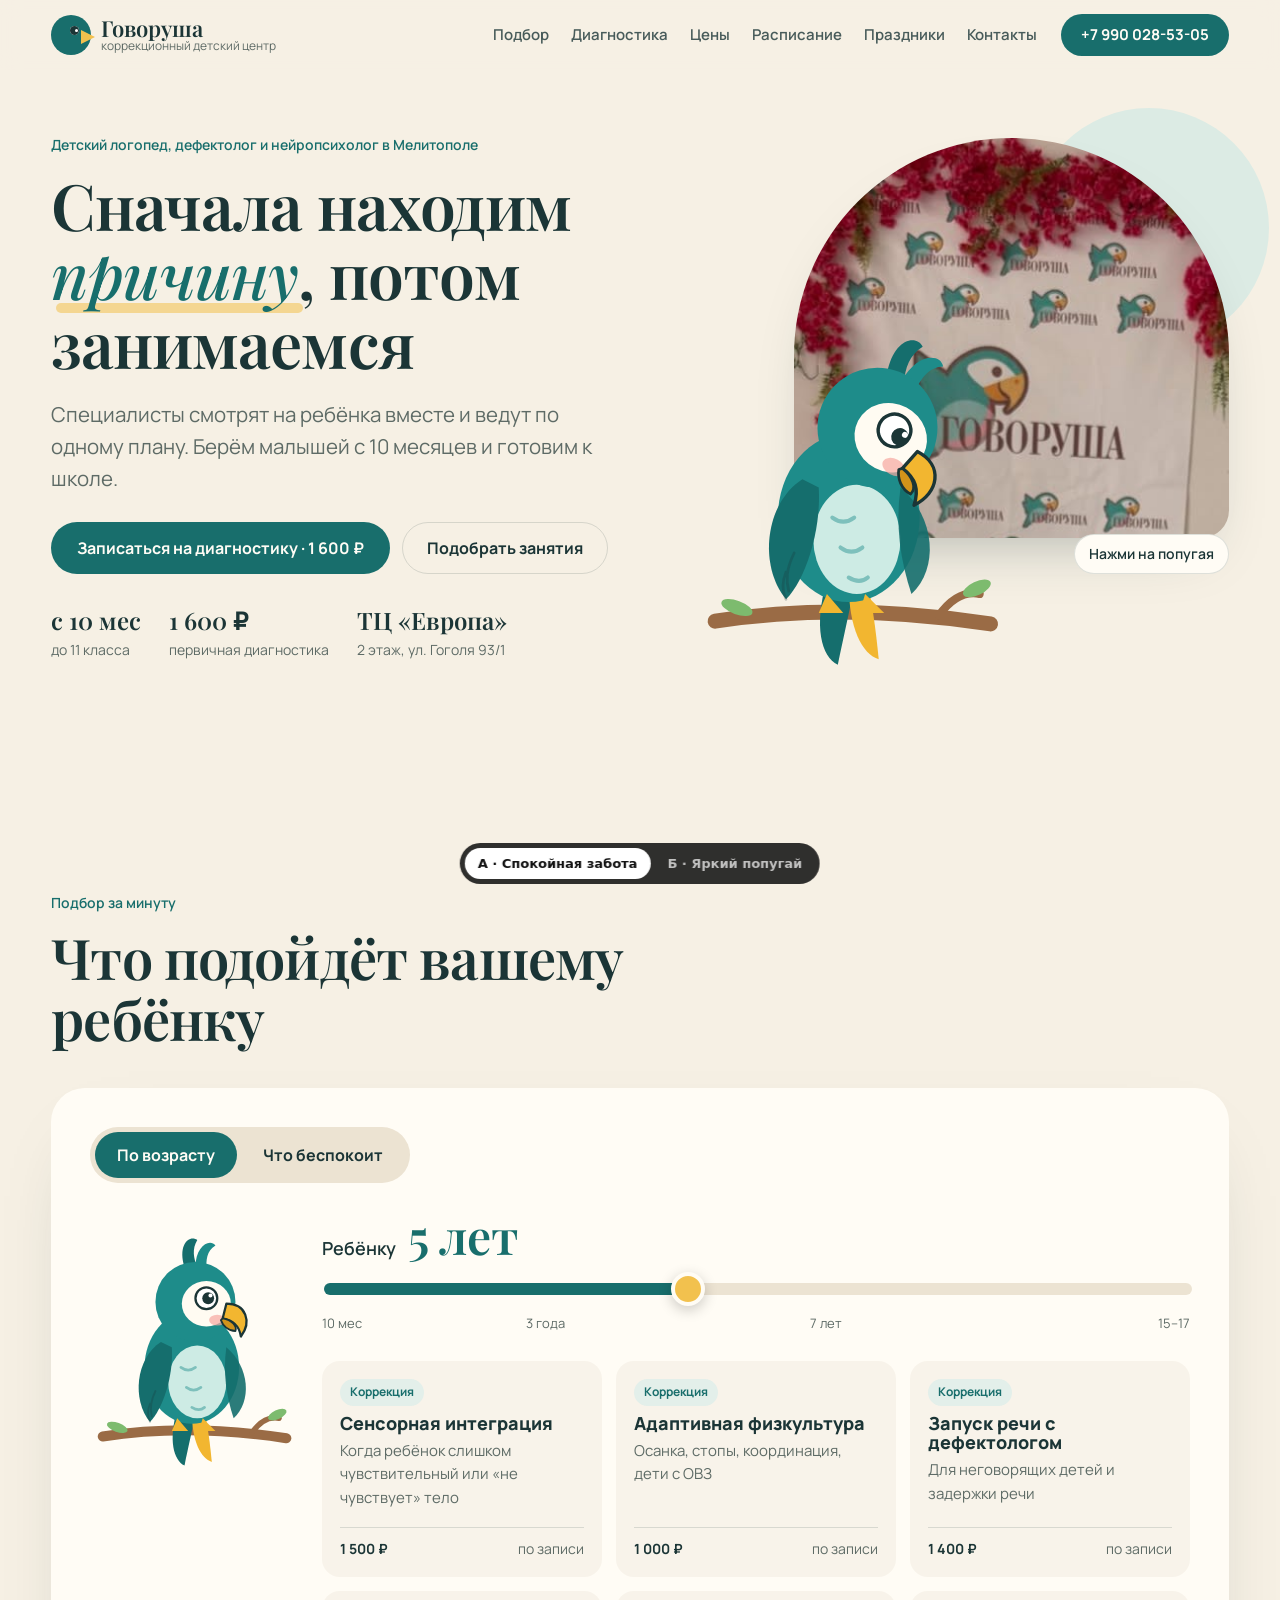
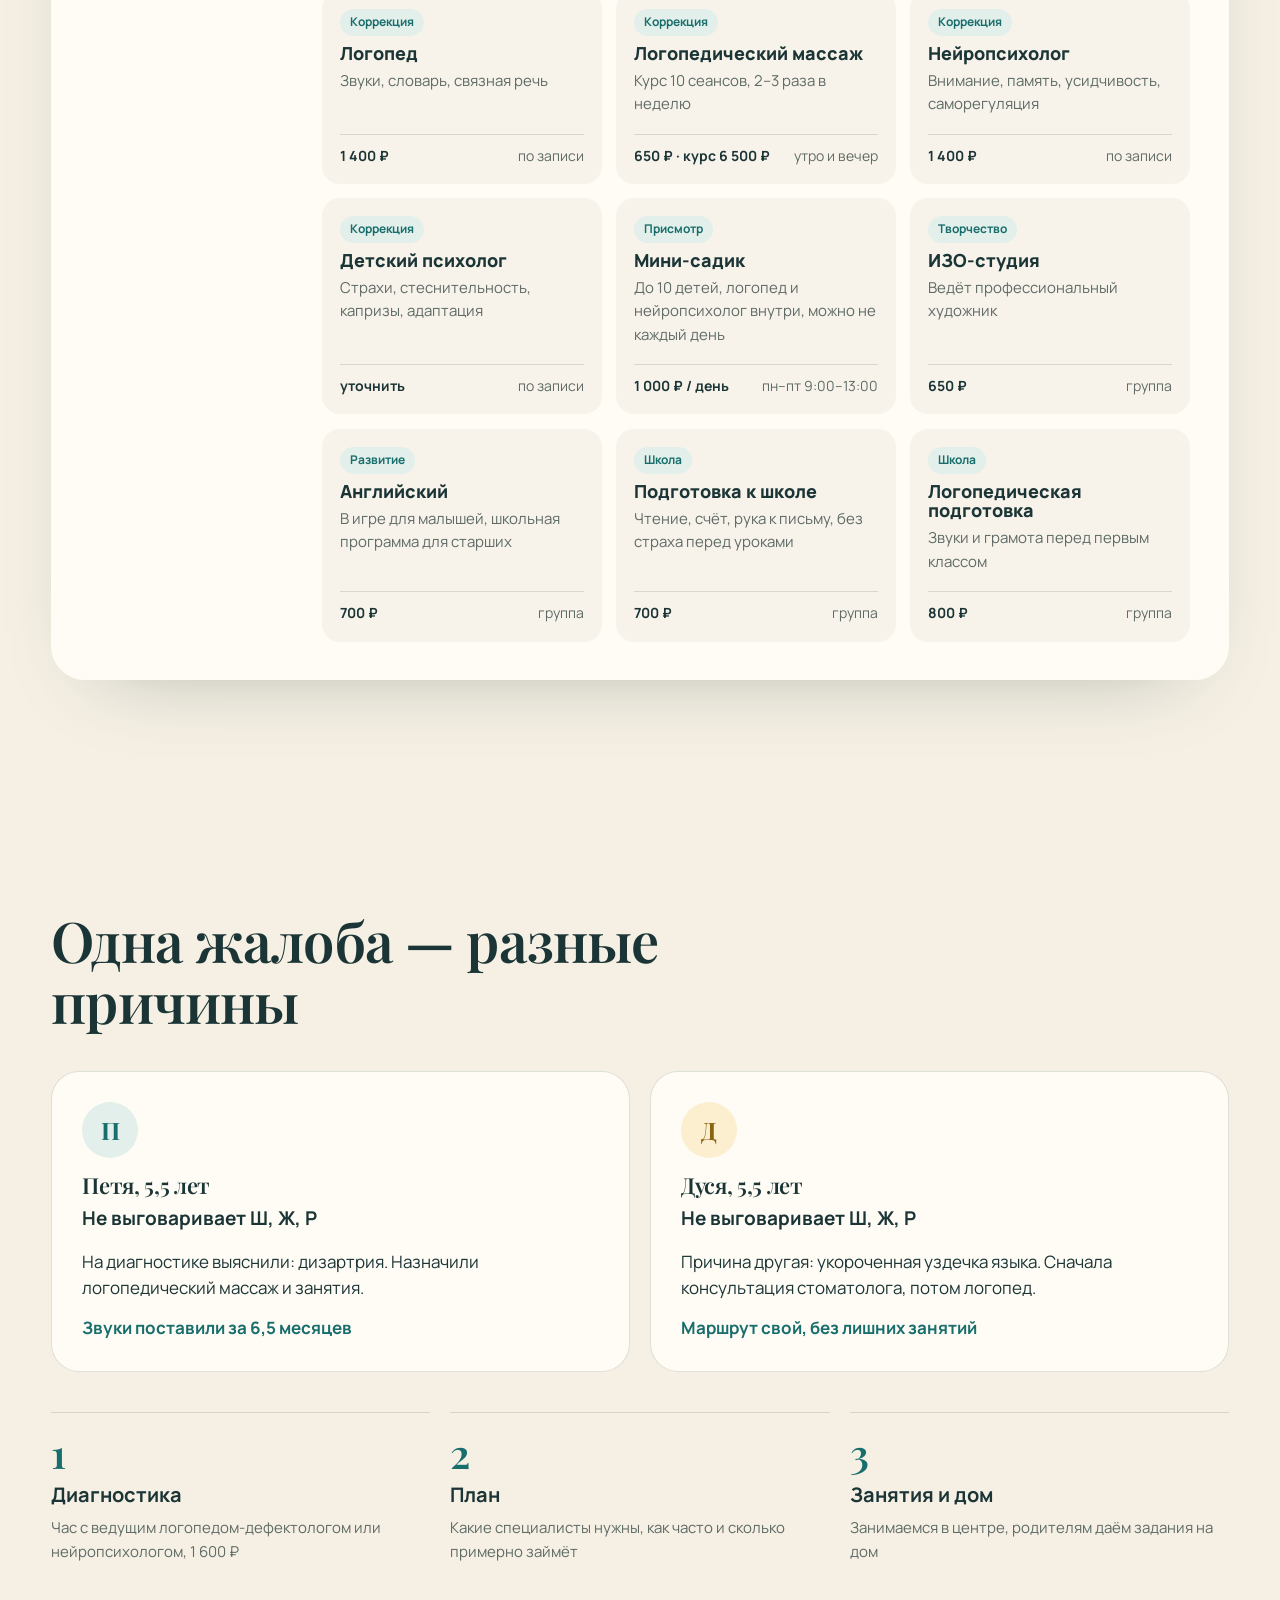
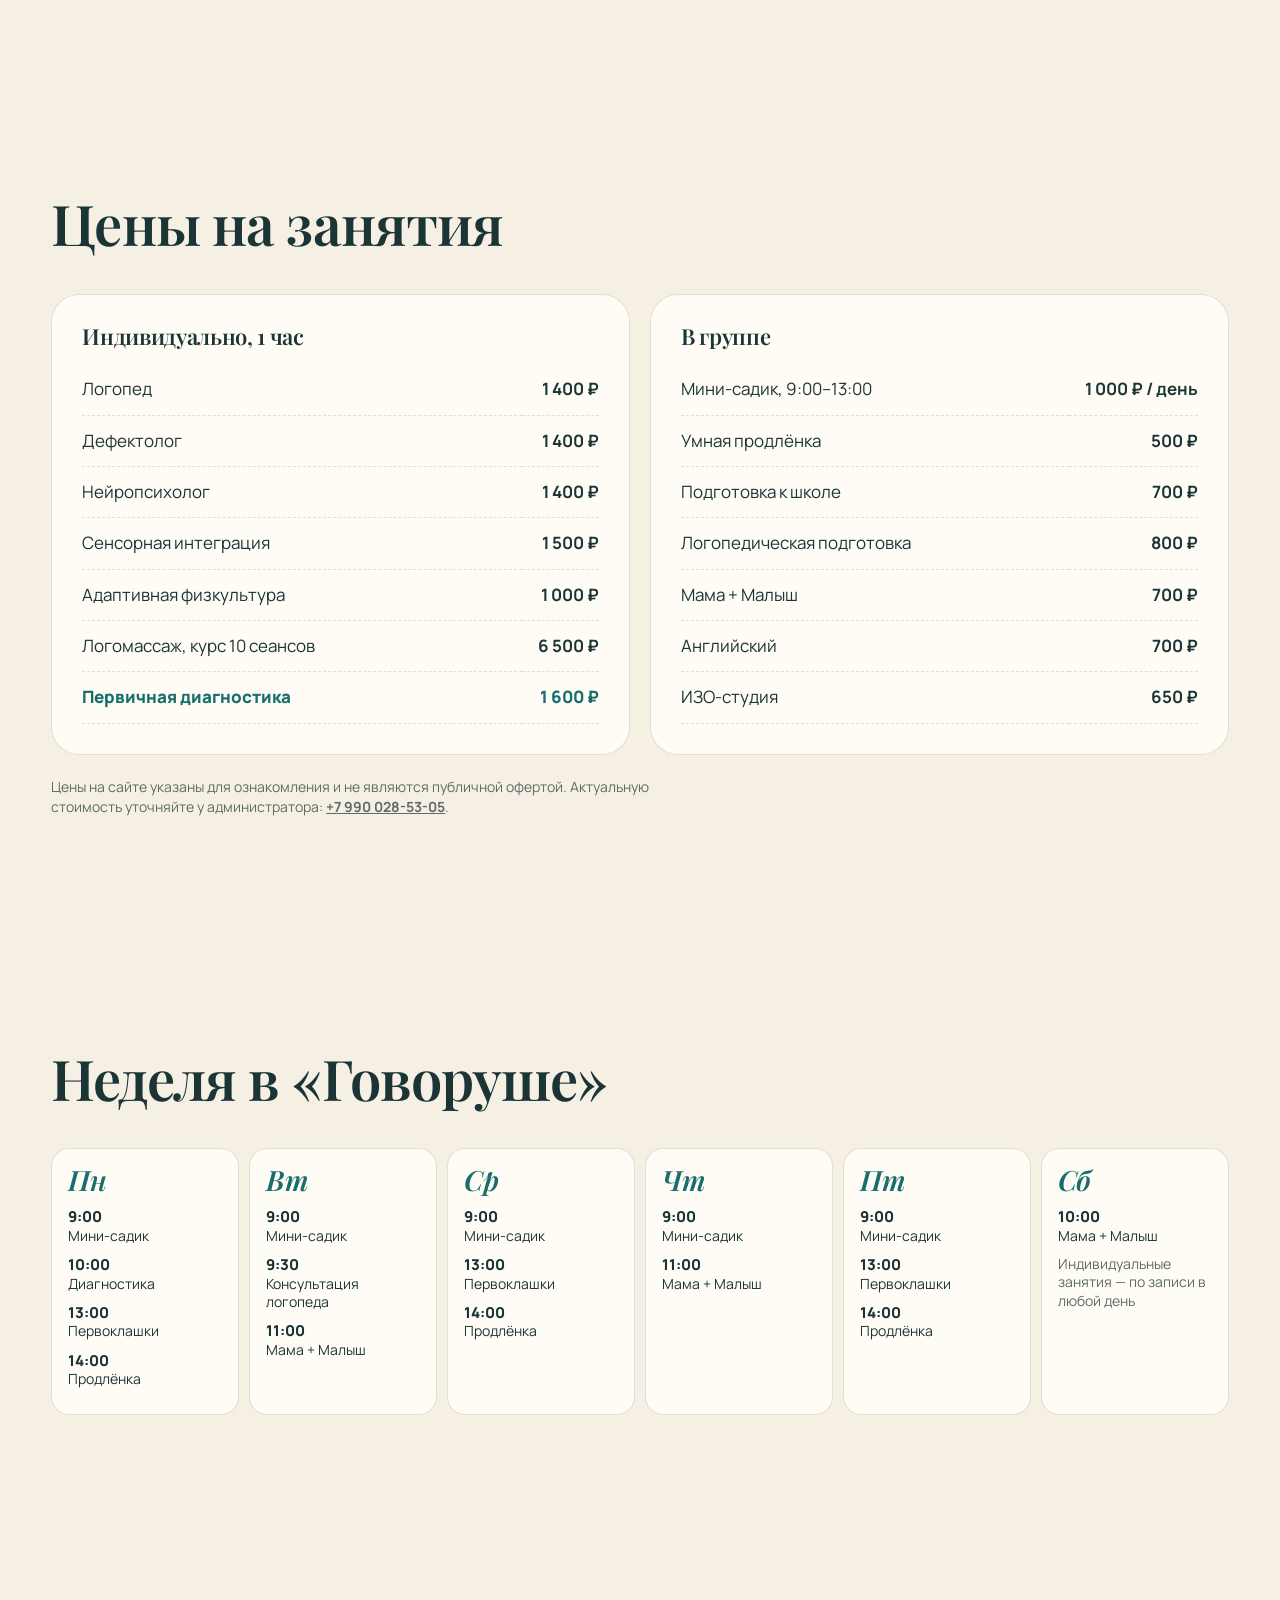
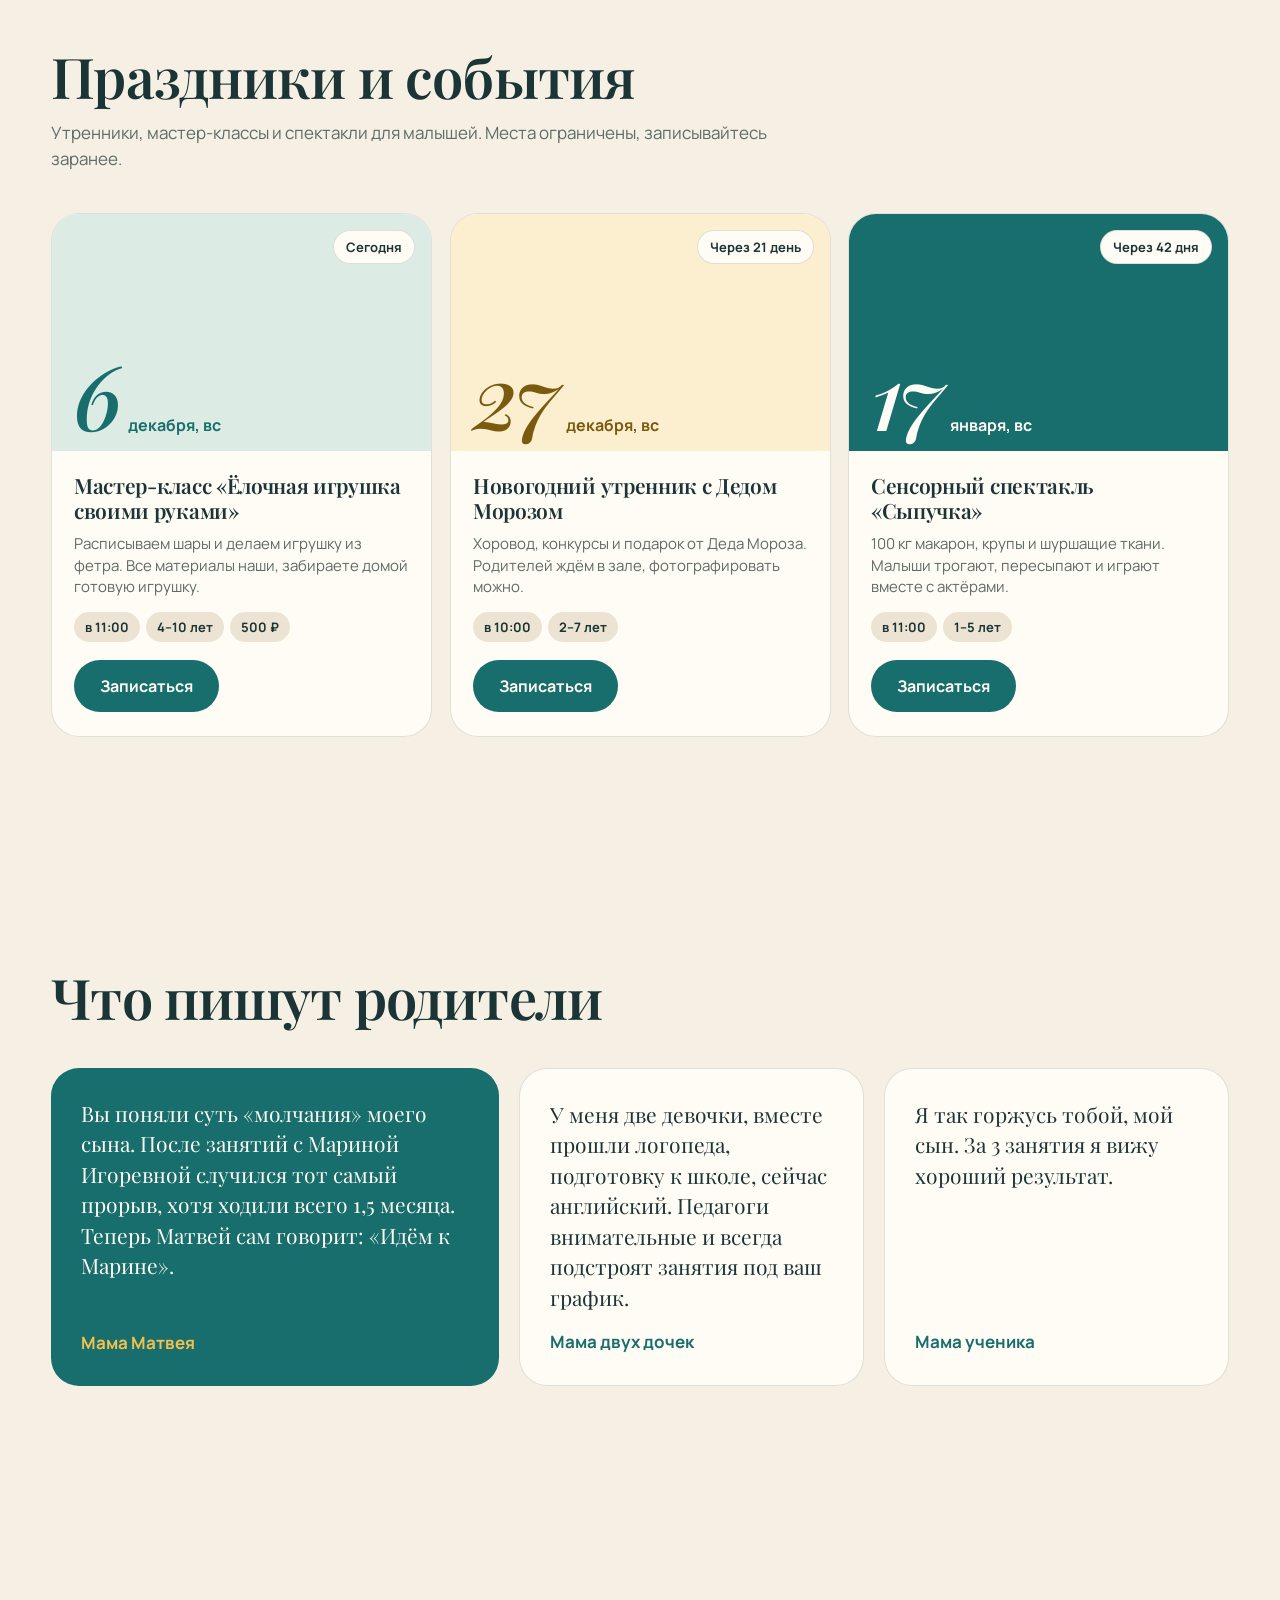
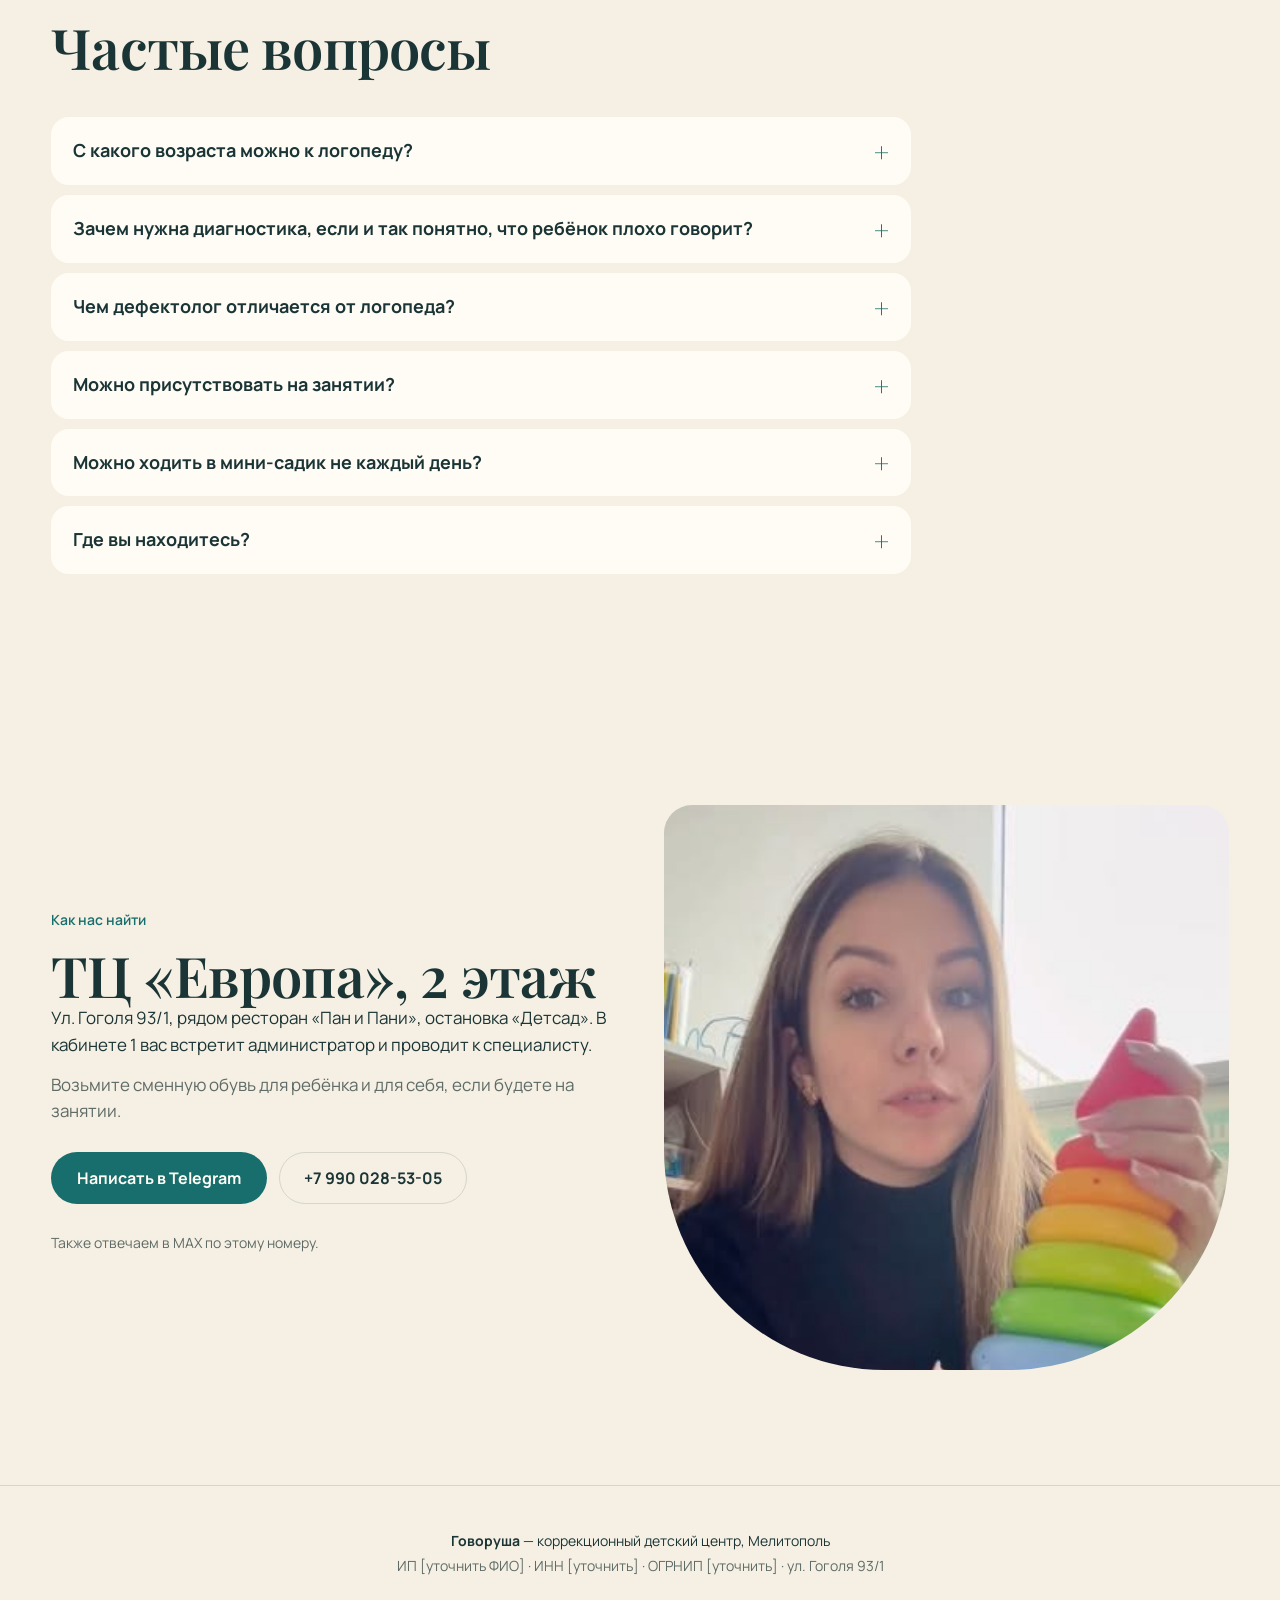
==== govorusha/index.html @ e38fff56 "Говоруша: прототип сайта для показа заказчику Co-Authored-By: Claude Opus 5.5 <noreply@anthropic.com" ====
<!doctype html>
<html lang="ru">
<head>
<meta charset="utf-8">
<meta name="viewport" content="width=device-width, initial-scale=1">
<!-- ДЕМО: запрет индексации. Перед запуском убрать эту строку и заменить https://govorusha-mlt.ru на настоящий домен (см. ../ЗАПУСК.md) -->
<meta name="robots" content="noindex, nofollow">
<title>Логопед и дефектолог для детей в Мелитополе — центр «Говоруша»</title>
<meta name="description" content="Коррекционный детский центр «Говоруша» в Мелитополе: логопед, дефектолог, нейропсихолог, детский психолог, логомассаж, мини-садик и подготовка к школе. Дети с 10 месяцев. Диагностика 1 600 ₽. ТЦ «Европа», ул. Гоголя 93/1.">
<link rel="canonical" href="https://govorusha-mlt.ru/">
<meta name="referrer" content="strict-origin-when-cross-origin">
<meta name="theme-color" content="#0A7F7A">
<meta name="format-detection" content="telephone=yes">
<link rel="icon" href="favicon.svg" type="image/svg+xml">
<meta property="og:type" content="website">
<meta property="og:locale" content="ru_RU">
<meta property="og:site_name" content="Говоруша">
<meta property="og:title" content="Логопед и дефектолог для детей в Мелитополе — «Говоруша»">
<meta property="og:description" content="Сначала находим причину, потом занимаемся. Логопед, дефектолог, нейропсихолог и психолог в одном центре. Диагностика 1 600 ₽.">
<meta property="og:url" content="https://govorusha-mlt.ru/">
<meta property="og:image" content="https://govorusha-mlt.ru/og.jpg">
<meta property="og:image:width" content="1200">
<meta property="og:image:height" content="630">
<meta name="twitter:card" content="summary_large_image">
<script type="application/ld+json">
{
  "@context": "https://schema.org",
  "@type": "LocalBusiness",
  "additionalType": "https://schema.org/EducationalOrganization",
  "name": "Коррекционный детский центр «Говоруша»",
  "description": "Логопед, дефектолог, нейропсихолог, детский психолог, сенсорная интеграция, логомассаж, мини-садик и подготовка к школе для детей с 10 месяцев в Мелитополе.",
  "url": "https://govorusha-mlt.ru/",
  "image": "https://govorusha-mlt.ru/og.jpg",
  "telephone": "+7-990-028-53-05",
  "priceRange": "650–1600 ₽",
  "address": {
    "@type": "PostalAddress",
    "streetAddress": "ул. Гоголя, 93/1, ТЦ «Европа», 2 этаж",
    "addressLocality": "Мелитополь",
    "addressCountry": "RU"
  },
  "areaServed": "Мелитополь",
  "sameAs": ["https://t.me/+79900285305"],
  "makesOffer": [
    {"@type":"Offer","name":"Первичная диагностика логопеда-дефектолога или нейропсихолога","price":"1600","priceCurrency":"RUB"},
    {"@type":"Offer","name":"Занятие с логопедом, 1 час","price":"1400","priceCurrency":"RUB"},
    {"@type":"Offer","name":"Занятие с дефектологом, 1 час","price":"1400","priceCurrency":"RUB"},
    {"@type":"Offer","name":"Занятие с нейропсихологом, 1 час","price":"1400","priceCurrency":"RUB"},
    {"@type":"Offer","name":"Сенсорная интеграция, 1 час","price":"1500","priceCurrency":"RUB"},
    {"@type":"Offer","name":"Мини-садик, 9:00–13:00","price":"1000","priceCurrency":"RUB"}
  ]
}
</script>
<script type="application/ld+json">
{
 "@context": "https://schema.org",
 "@type": "FAQPage",
 "mainEntity": [
  {
   "@type": "Question",
   "name": "С какого возраста можно к логопеду?",
   "acceptedAnswer": {
    "@type": "Answer",
    "text": "Малышей берём с 10 месяцев: до 3 лет занимаемся индивидуально или вместе с мамой в группе «Мама + Малыш». Запуск речи у неговорящих детей — с 2 лет, логопед по звукам — обычно с 3–4 лет."
   }
  },
  {
   "@type": "Question",
   "name": "Зачем нужна диагностика, если и так понятно, что ребёнок плохо говорит?",
   "acceptedAnswer": {
    "@type": "Answer",
    "text": "Одна и та же жалоба бывает по разным причинам: дизартрия, короткая уздечка, задержка речевого развития. За час ведущий логопед-дефектолог или нейропсихолог найдёт причину и составит план. Стоимость 1 600 ₽."
   }
  },
  {
   "@type": "Question",
   "name": "Чем дефектолог отличается от логопеда?",
   "acceptedAnswer": {
    "@type": "Answer",
    "text": "Логопед работает с речью: звуками, словарём, связной речью. Дефектолог помогает детям с ЗРР, ОНР, РАС, ДЦП и другими особенностями развития: развивает внимание, мышление и навыки, без которых речь не появляется."
   }
  },
  {
   "@type": "Question",
   "name": "Можно присутствовать на занятии?",
   "acceptedAnswer": {
    "@type": "Answer",
    "text": "Да. Возьмите сменную обувь для ребёнка и для себя."
   }
  },
  {
   "@type": "Question",
   "name": "Можно ходить в мини-садик не каждый день?",
   "acceptedAnswer": {
    "@type": "Answer",
    "text": "Можно: оплата за день, 1 000 ₽ с 9:00 до 13:00. Еду ребёнку даёт родитель, мы поможем покушать."
   }
  },
  {
   "@type": "Question",
   "name": "Где вы находитесь?",
   "acceptedAnswer": {
    "@type": "Answer",
    "text": "Мелитополь, ул. Гоголя 93/1, ТЦ «Европа», 2 этаж, остановка «Детсад». Администратор встретит в кабинете 1."
   }
  }
 ]
}
</script>
<link rel="preconnect" href="https://fonts.googleapis.com">
<link rel="preconnect" href="https://fonts.gstatic.com" crossorigin>
<script>
  const THEMES = {
    a: { css: 'theme-a.css', fonts: 'family=Playfair+Display:ital,wght@0,600;1,500;1,600&family=Manrope:wght@400;500;600;700',
         hello: 'Привет! Я Говоруша',
         parrot: { body:'#1E8C8A', belly:'#CDEBE4', wing:'#156E6D', beak:'#F2B630', beakDark:'#D2931A', face:'#FFFBF2', cheek:'#F7A6A0', ink:'#1B3536' } },
    b: { css: 'theme-b.css', fonts: 'family=Nunito:wght@500;700;800;900&family=Caveat:wght@500;700',
         hello: 'Привет! Открывай тетрадку',
         parrot: { body:'#22A3A0', belly:'#D6F1EC', wing:'#17807E', beak:'#FFC23D', beakDark:'#E09B12', face:'#FFFFFF', cheek:'#FF9CB0', ink:'#24324A' } },
    c: { css: 'theme-c.css', fonts: 'family=Unbounded:wght@500;700;800&family=Golos+Text:wght@400;500;600',
         hello: 'Привет! Полетели?',
         parrot: { body:'#16BDB5', belly:'#FFE27A', wing:'#0B8C87', beak:'#FF7A45', beakDark:'#E2582A', face:'#FFFFFF', cheek:'#FF8FB1', ink:'#0E2A2B' } }
  };
  const v = (new URLSearchParams(location.search).get('v') || 'a').toLowerCase();
  const T = THEMES[v] || THEMES.a;
  window.GOV_THEME = T;
  document.documentElement.dataset.v = v in THEMES ? v : 'a';
  document.write('<link rel="stylesheet" href="https://fonts.googleapis.com/css2?' + T.fonts + '&display=swap">');
  document.write('<link rel="stylesheet" href="base.css"><link rel="stylesheet" href="' + T.css + '">');
</script>
</head>
<body>

<nav class="switch" aria-label="Варианты дизайна">
  <a href="?v=a" data-k="a">А · Спокойная забота</a>
  <a href="?v=c" data-k="c">Б · Яркий попугай</a>
</nav>

<header class="top">
  <a class="logo" href="#">
    <span class="logo-mark" aria-hidden="true"></span>
    <span class="logo-text"><b>Говоруша</b><small>коррекционный детский центр</small></span>
  </a>
  <nav class="menu">
    <a href="#pick">Подбор</a><a href="#why">Диагностика</a><a href="#prices">Цены</a><a href="#week">Расписание</a><a href="#afisha">Праздники</a><a href="#find">Контакты</a>
  </nav>
  <a class="btn btn-small" href="tel:+79900285305">+7 990 028-53-05</a>
</header>

<main>
  <section class="hero" data-buddy="hero">
    <div class="hero-text rv">
      <p class="eyebrow">Детский логопед, дефектолог и нейропсихолог в Мелитополе</p>
      <h1>Сначала находим <em>причину</em>, потом занимаемся</h1>
      <p class="lead">Специалисты смотрят на ребёнка вместе и ведут по одному плану. Берём малышей с 10 месяцев и готовим к школе.</p>
      <div class="cta">
        <a class="btn btn-main" href="https://t.me/+79900285305" target="_blank" rel="noopener">Записаться на диагностику · 1 600 ₽</a>
        <a class="btn btn-ghost" href="#pick">Подобрать занятия</a>
      </div>
      <ul class="facts">
        <li><b>с 10 мес</b><span>до 11 класса</span></li>
        <li><b>1 600 ₽</b><span>первичная диагностика</span></li>
        <li><b>ТЦ «Европа»</b><span>2 этаж, ул. Гоголя 93/1</span></li>
      </ul>
    </div>
    <div class="hero-art rv">
      <figure class="hero-photo"><img src="photos/govorusha-wall.jpg" alt="Фотозона с попугаем Говорушей в центре"></figure>
      <div class="hero-parrot" id="heroParrot" role="img" aria-label="Попугай Говоруша, символ центра"></div>
      <div class="sticker" aria-hidden="true">Нажми на попугая</div>
    </div>
  </section>

  <section class="pick" id="pick" data-buddy="pick">
    <div class="sec-head rv">
      <p class="eyebrow">Подбор за минуту</p>
      <h2>Что подойдёт вашему ребёнку</h2>
    </div>
    <div class="pick-box rv">
      <div class="pick-tabs" role="tablist">
        <button class="pick-tab on" data-pane="paneAge" type="button" role="tab" aria-selected="true" aria-controls="paneAge">По возрасту</button>
        <button class="pick-tab" data-pane="paneProblem" type="button" role="tab" aria-selected="false" aria-controls="paneProblem">Что беспокоит</button>
      </div>
      <div class="pick-stage">
        <div class="pick-parrot" id="pickParrot" aria-hidden="true"></div>
        <div class="pick-pane on" id="paneAge">
          <label class="age-label" for="ageRange">Ребёнку <output id="ageOut">5 лет</output></label>
          <input type="range" id="ageRange" min="0" max="12" value="5" step="1">
          <div class="age-scale"><span style="--k:0">10 мес</span><span style="--k:3">3 года</span><span style="--k:7">7 лет</span><span style="--k:12">15–17</span></div>
          <div class="results" id="ageResults" aria-live="polite"></div>
        </div>
        <div class="pick-pane" id="paneProblem">
          <label class="age-label">Возраст
            <select id="problemAge"></select>
          </label>
          <div class="chips" id="problemChips" role="group" aria-label="Что беспокоит"></div>
          <div class="answer" id="problemAnswer" aria-live="polite"><p class="answer-hint">Выберите, что беспокоит, и попугай подскажет, к кому идти.</p></div>
        </div>
      </div>
    </div>
  </section>

  <section class="why" id="why" data-buddy="why">
    <div class="sec-head rv">
      <h2>Одна жалоба — разные причины</h2>
    </div>
    <div class="kids rv">
      <article class="kid">
        <span class="kid-face" aria-hidden="true">П</span>
        <h3>Петя, 5,5 лет</h3>
        <p class="kid-q">Не выговаривает Ш, Ж, Р</p>
        <p>На диагностике выяснили: дизартрия. Назначили логопедический массаж и занятия.</p>
        <p class="kid-res">Звуки поставили за 6,5 месяцев</p>
      </article>
      <article class="kid">
        <span class="kid-face" aria-hidden="true">Д</span>
        <h3>Дуся, 5,5 лет</h3>
        <p class="kid-q">Не выговаривает Ш, Ж, Р</p>
        <p>Причина другая: укороченная уздечка языка. Сначала консультация стоматолога, потом логопед.</p>
        <p class="kid-res">Маршрут свой, без лишних занятий</p>
      </article>
    </div>
    <ol class="steps rv">
      <li><b>Диагностика</b><span>Час с ведущим логопедом-дефектологом или нейропсихологом, 1 600 ₽</span></li>
      <li><b>План</b><span>Какие специалисты нужны, как часто и сколько примерно займёт</span></li>
      <li><b>Занятия и дом</b><span>Занимаемся в центре, родителям даём задания на дом</span></li>
    </ol>
  </section>

  <section class="prices" id="prices" data-buddy="prices">
    <div class="sec-head rv">
      <h2>Цены на занятия</h2>
    </div>
    <div class="price-cols rv">
      <div class="price-list">
        <h3>Индивидуально, 1 час</h3>
        <dl>
          <dt>Логопед</dt><dd>1 400 ₽</dd>
          <dt>Дефектолог</dt><dd>1 400 ₽</dd>
          <dt>Нейропсихолог</dt><dd>1 400 ₽</dd>
          <dt>Сенсорная интеграция</dt><dd>1 500 ₽</dd>
          <dt>Адаптивная физкультура</dt><dd>1 000 ₽</dd>
          <dt>Логомассаж, курс 10 сеансов</dt><dd>6 500 ₽</dd>
          <dt class="accent">Первичная диагностика</dt><dd class="accent">1 600 ₽</dd>
        </dl>
      </div>
      <div class="price-list">
        <h3>В группе</h3>
        <dl>
          <dt>Мини-садик, 9:00–13:00</dt><dd>1 000 ₽ / день</dd>
          <dt>Умная продлёнка</dt><dd>500 ₽</dd>
          <dt>Подготовка к школе</dt><dd>700 ₽</dd>
          <dt>Логопедическая подготовка</dt><dd>800 ₽</dd>
          <dt>Мама + Малыш</dt><dd>700 ₽</dd>
          <dt>Английский</dt><dd>700 ₽</dd>
          <dt>ИЗО-студия</dt><dd>650 ₽</dd>
        </dl>
      </div>
    </div>
    <p class="price-note soft">Цены на сайте указаны для ознакомления и не являются публичной офертой. Актуальную стоимость уточняйте у администратора: <a href="tel:+79900285305">+7 990 028-53-05</a>.</p>
  </section>

  <section class="week" id="week" data-buddy="week">
    <div class="sec-head rv">
      <h2>Неделя в «Говоруше»</h2>
    </div>
    <div class="week-grid rv">
      <div class="day"><h4>Пн</h4><p><time>9:00</time>Мини-садик</p><p><time>10:00</time>Диагностика</p><p><time>13:00</time>Первоклашки</p><p><time>14:00</time>Продлёнка</p></div>
      <div class="day"><h4>Вт</h4><p><time>9:00</time>Мини-садик</p><p><time>9:30</time>Консультация логопеда</p><p><time>11:00</time>Мама + Малыш</p></div>
      <div class="day"><h4>Ср</h4><p><time>9:00</time>Мини-садик</p><p><time>13:00</time>Первоклашки</p><p><time>14:00</time>Продлёнка</p></div>
      <div class="day"><h4>Чт</h4><p><time>9:00</time>Мини-садик</p><p><time>11:00</time>Мама + Малыш</p></div>
      <div class="day"><h4>Пт</h4><p><time>9:00</time>Мини-садик</p><p><time>13:00</time>Первоклашки</p><p><time>14:00</time>Продлёнка</p></div>
      <div class="day"><h4>Сб</h4><p><time>10:00</time>Мама + Малыш</p><p class="soft">Индивидуальные занятия — по записи в любой день</p></div>
    </div>
  </section>

  <section class="afisha" id="afisha" data-buddy="afisha" hidden>
    <div class="sec-head rv">
      <h2>Праздники и события</h2>
      <p class="soft">Утренники, мастер-классы и спектакли для малышей. Места ограничены, записывайтесь заранее.</p>
    </div>
    <div class="afisha-grid" id="afishaGrid" aria-live="polite"></div>
  </section>

  <section class="reviews" id="reviews" data-buddy="reviews">
    <div class="sec-head rv">
      <h2>Что пишут родители</h2>
    </div>
    <div class="quotes rv">
      <blockquote><p>Вы поняли суть «молчания» моего сына. После занятий с Мариной Игоревной случился тот самый прорыв, хотя ходили всего 1,5 месяца. Теперь Матвей сам говорит: «Идём к Марине».</p><cite>Мама Матвея</cite></blockquote>
      <blockquote><p>У меня две девочки, вместе прошли логопеда, подготовку к школе, сейчас английский. Педагоги внимательные и всегда подстроят занятия под ваш график.</p><cite>Мама двух дочек</cite></blockquote>
      <blockquote><p>Я так горжусь тобой, мой сын. За 3 занятия я вижу хороший результат.</p><cite>Мама ученика</cite></blockquote>
    </div>
  </section>

  <section class="faq" id="faq" data-buddy="faq">
    <div class="sec-head rv">
      <h2>Частые вопросы</h2>
    </div>
    <div class="faq-list rv">
      <details><summary>С какого возраста можно к логопеду?</summary><p>Малышей берём с 10 месяцев: до 3 лет занимаемся индивидуально или вместе с мамой в группе «Мама + Малыш». Запуск речи у неговорящих детей — с 2 лет, логопед по звукам — обычно с 3–4 лет.</p></details>
      <details><summary>Зачем нужна диагностика, если и так понятно, что ребёнок плохо говорит?</summary><p>Одна и та же жалоба бывает по разным причинам: дизартрия, короткая уздечка, задержка речевого развития. За час ведущий логопед-дефектолог или нейропсихолог найдёт причину и составит план. Стоимость 1 600 ₽.</p></details>
      <details><summary>Чем дефектолог отличается от логопеда?</summary><p>Логопед работает с речью: звуками, словарём, связной речью. Дефектолог помогает детям с ЗРР, ОНР, РАС, ДЦП и другими особенностями развития: развивает внимание, мышление и навыки, без которых речь не появляется.</p></details>
      <details><summary>Можно присутствовать на занятии?</summary><p>Да. Возьмите сменную обувь для ребёнка и для себя.</p></details>
      <details><summary>Можно ходить в мини-садик не каждый день?</summary><p>Можно: оплата за день, 1 000 ₽ с 9:00 до 13:00. Еду ребёнку даёт родитель, мы поможем покушать.</p></details>
      <details><summary>Где вы находитесь?</summary><p>Мелитополь, ул. Гоголя 93/1, ТЦ «Европа», 2 этаж, остановка «Детсад». Администратор встретит в кабинете 1.</p></details>
    </div>
  </section>

  <section class="find" id="find" data-buddy="find">
    <div class="find-text rv">
      <p class="eyebrow">Как нас найти</p>
      <h2>ТЦ «Европа», 2 этаж</h2>
      <p>Ул. Гоголя 93/1, рядом ресторан «Пан и Пани», остановка «Детсад». В кабинете 1 вас встретит администратор и проводит к специалисту.</p>
      <p class="soft">Возьмите сменную обувь для ребёнка и для себя, если будете на занятии.</p>
      <div class="cta">
        <a class="btn btn-main" href="https://t.me/+79900285305" target="_blank" rel="noopener">Написать в Telegram</a>
        <a class="btn btn-ghost" href="tel:+79900285305">+7 990 028-53-05</a>
      </div>
      <p class="soft small">Также отвечаем в MAX по этому номеру.</p>
    </div>
    <figure class="find-photo rv"><img src="photos/specialist.jpg" alt="Специалист центра «Говоруша» с развивающей игрушкой"></figure>
  </section>
</main>

<footer class="foot">
  <p><b>Говоруша</b> — коррекционный детский центр, Мелитополь</p>
  <p class="soft">ИП [уточнить ФИО] · ИНН [уточнить] · ОГРНИП [уточнить] · ул. Гоголя 93/1</p>
</footer>

<div class="buddy hide" id="buddy" aria-hidden="true"></div>

<script src="parrot.js"></script>
<script src="site.js"></script>
<script>
  document.querySelectorAll('.switch a').forEach(a => a.classList.toggle('on', a.dataset.k === document.documentElement.dataset.v));
</script>
</body>
</html>
---- govorusha/base.css ----
/* Общий каркас. Цвета, шрифты и характер задают theme-*.css через переменные. */
:root{
  --bg:#fff; --bg2:#f4f4f4; --ink:#1b1b1b; --soft:#666; --brand:#1E8C8A; --brand-ink:#fff; --accent:#F2B630;
  --line:rgba(0,0,0,.12); --card:#fff; --radius:22px; --radius-s:14px;
  --f-head:Georgia,serif; --f-body:system-ui,sans-serif; --head-w:600; --head-track:-.02em;
  --pad:clamp(16px,4vw,56px); --max:1180px;
}
*{box-sizing:border-box}
html{scroll-behavior:smooth;overflow-x:clip}
body{margin:0;background:var(--bg);color:var(--ink);font:400 17px/1.55 var(--f-body);-webkit-font-smoothing:antialiased;overflow-x:hidden}
img{max-width:100%;display:block}
a{color:inherit}
h1,h2,h3,h4{font-family:var(--f-head);font-weight:var(--head-w);letter-spacing:var(--head-track);margin:0;line-height:1.08}
h1{font-size:clamp(40px,5vw,70px)}
.hero h1{margin-bottom:22px}
h2{font-size:clamp(32px,4.4vw,56px)}
h3{font-size:22px}
p{margin:0 0 .8em}
.soft{color:var(--soft)} .small{font-size:14px}
.eyebrow{font-size:14px;font-weight:600;color:var(--brand);margin:0 0 14px}

/* переключатель вариантов (только для показа) */
.switch{position:fixed;z-index:50;left:50%;bottom:16px;transform:translateX(-50%);display:flex;gap:4px;padding:5px;border-radius:99px;
  background:rgba(20,20,20,.88);backdrop-filter:blur(6px);font:600 13px/1 system-ui,sans-serif;max-width:calc(100vw - 32px);overflow-x:auto}
.switch a{color:#fff;text-decoration:none;padding:9px 13px;border-radius:99px;white-space:nowrap;opacity:.7}
.switch a.on{background:#fff;color:#111;opacity:1}

/* кнопки */
.btn{display:inline-flex;align-items:center;justify-content:center;gap:8px;min-height:52px;padding:0 24px;border-radius:99px;font-weight:700;
  text-decoration:none;border:2px solid transparent;transition:transform .2s,background .2s,box-shadow .2s;cursor:pointer;font-size:16px;text-align:center}
.btn:active{transform:scale(.97)}
.btn-main{background:var(--brand);color:var(--brand-ink)}
.btn-main:hover{transform:translateY(-2px)}
.btn-ghost{border-color:currentColor;color:var(--ink)}
.btn-small{min-height:42px;padding:0 18px;font-size:15px;white-space:nowrap;background:var(--brand);color:var(--brand-ink)}
.cta{display:flex;flex-wrap:wrap;gap:12px;margin:28px 0}

/* шапка */
.top{position:sticky;top:0;z-index:30;display:flex;align-items:center;gap:24px;padding:14px var(--pad);background:color-mix(in srgb,var(--bg) 88%,transparent);backdrop-filter:blur(10px)}
.logo{display:flex;align-items:center;gap:10px;text-decoration:none}
.logo-mark{width:40px;height:40px;border-radius:50%;background:var(--brand);position:relative;flex:none}
.logo-mark::after{content:"";position:absolute;right:-4px;top:15px;border-left:14px solid var(--accent);border-top:7px solid transparent;border-bottom:7px solid transparent}
.logo-mark::before{content:"";position:absolute;left:19px;top:11px;width:9px;height:9px;border-radius:50%;background:#fff;box-shadow:inset 2px 0 0 3px var(--ink)}
.logo-text{display:flex;flex-direction:column;line-height:1.05}
.logo-text b{font-family:var(--f-head);font-size:22px;font-weight:var(--head-w)}
.logo-text small{font-size:12px;color:var(--soft)}
.menu{display:flex;gap:22px;margin-left:auto;font-weight:600;font-size:15px}
.menu a{text-decoration:none;opacity:.8}.menu a:hover{opacity:1}

section{padding:clamp(64px,9vw,120px) var(--pad);max-width:calc(var(--max) + 2*var(--pad));margin:0 auto}
.sec-head{max-width:720px;margin-bottom:40px}

/* первый экран */
.hero{display:grid;grid-template-columns:1.1fr .9fr;gap:40px;align-items:center;padding-top:clamp(32px,5vw,72px)}
.hero h1 em{font-style:italic;color:var(--brand)}
.lead{font-size:clamp(18px,1.6vw,21px);max-width:560px;color:var(--soft)}
.facts{list-style:none;padding:0;margin:8px 0 0;display:flex;flex-wrap:wrap;gap:28px}
.facts li{display:flex;flex-direction:column}
.facts b{font-family:var(--f-head);font-size:24px;font-weight:var(--head-w)}
.facts span{font-size:14px;color:var(--soft)}
.hero-art{position:relative;min-height:520px}
.hero-photo{margin:0;position:absolute;inset:0 0 120px 15%;border-radius:var(--radius);overflow:hidden}
.hero-photo img{width:100%;height:100%;object-fit:cover;object-position:50% 50%}
.hero-parrot{position:absolute;left:-4%;bottom:-10px;width:min(300px,62%);cursor:pointer;z-index:2}
.hero-parrot .parrot-say,.pick-parrot .parrot-say,.buddy .parrot-say{background:var(--card);color:var(--ink);font:600 15px/1.3 var(--f-body);padding:10px 14px;border-radius:16px;box-shadow:0 8px 24px rgba(0,0,0,.12)}
.sticker{position:absolute;right:0;bottom:84px;font-size:14px;font-weight:600;padding:8px 14px;border-radius:99px;background:var(--accent);color:var(--ink);transform:rotate(-4deg)}

/* подбор */
.pick-box{background:var(--card);border-radius:calc(var(--radius) + 6px);padding:clamp(20px,3vw,40px);position:relative}
.pick-tabs{display:inline-flex;gap:4px;padding:5px;border-radius:99px;background:var(--bg2);margin-bottom:28px}
.pick-tab{border:0;background:none;font:700 16px var(--f-body);color:var(--ink);padding:12px 22px;border-radius:99px;cursor:pointer}
.pick-tab.on{background:var(--brand);color:var(--brand-ink)}
.pick-stage{display:grid;grid-template-columns:200px 1fr;gap:32px;align-items:start}
.pick-parrot{position:sticky;top:120px;width:200px;margin-top:20px}
.pick-pane{display:none}.pick-pane.on{display:block}
.age-label{display:flex;align-items:baseline;gap:12px;font-weight:600;font-size:18px;margin-bottom:14px;flex-wrap:wrap}
.age-label output{font-family:var(--f-head);font-size:clamp(34px,4vw,48px);font-weight:var(--head-w);color:var(--brand);line-height:1}
input[type=range]{-webkit-appearance:none;appearance:none;width:100%;height:12px;border-radius:99px;outline:none;cursor:pointer;
  background:linear-gradient(90deg,var(--brand) var(--fill,40%),var(--bg2) var(--fill,40%))}
input[type=range]::-webkit-slider-thumb{-webkit-appearance:none;width:34px;height:34px;border-radius:50%;background:var(--accent);border:4px solid var(--card);box-shadow:0 4px 14px rgba(0,0,0,.2)}
input[type=range]::-moz-range-thumb{width:28px;height:28px;border-radius:50%;background:var(--accent);border:4px solid var(--card);box-shadow:0 4px 14px rgba(0,0,0,.2)}
.age-scale{position:relative;height:20px;font-size:13px;color:var(--soft);margin:10px 0 28px}
.age-scale span{position:absolute;left:calc(14px + (100% - 28px) * var(--k) / 12);transform:translateX(-50%);white-space:nowrap}
.age-scale span:first-child{transform:none;left:0}.age-scale span:last-child{transform:none;left:auto;right:0}
.results{display:grid;grid-template-columns:repeat(auto-fill,minmax(230px,1fr));gap:14px}
.prog{background:var(--bg);border-radius:var(--radius-s);padding:18px;display:flex;flex-direction:column;animation:pop .45s cubic-bezier(.3,1.3,.5,1) both;animation-delay:calc(var(--i)*45ms)}
.prog h4{font-family:var(--f-body);font-weight:800;font-size:18px;letter-spacing:0;margin:8px 0 6px}
.prog p{font-size:15px;color:var(--soft);flex:1}
.prog-tag{align-self:flex-start;font-size:12px;font-weight:700;padding:4px 10px;border-radius:99px;background:var(--bg2)}
.prog-meta{display:flex;justify-content:space-between;gap:8px;align-items:baseline;font-size:14px;border-top:1px solid var(--line);padding-top:10px;margin-top:6px}
.prog-meta span{color:var(--soft);text-align:right}
.note{grid-column:1/-1;color:var(--soft);font-size:15px}
@keyframes pop{from{opacity:0;transform:translateY(14px) scale(.97)}}
select{font:600 17px var(--f-body);padding:10px 14px;border-radius:12px;border:2px solid var(--line);background:var(--bg);color:var(--ink)}
.chips{display:flex;flex-wrap:wrap;gap:10px;margin:20px 0 24px}
.chip{border:2px solid var(--line);background:var(--bg);color:var(--ink);font:600 15px var(--f-body);padding:11px 16px;border-radius:99px;cursor:pointer;transition:all .2s}
.chip:hover{border-color:var(--brand)}
.chip.on{background:var(--brand);border-color:var(--brand);color:var(--brand-ink)}
.answer{background:var(--bg);border-radius:var(--radius-s);padding:24px;min-height:120px}
.answer.show{animation:pop .5s cubic-bezier(.3,1.3,.5,1)}
.answer-hint{color:var(--soft);margin:0}
.ans-who{display:flex;flex-wrap:wrap;gap:8px;margin-bottom:12px}
.ans-who span{font-family:var(--f-head);font-weight:var(--head-w);font-size:22px;padding:4px 14px;border-radius:12px;background:var(--accent);color:var(--ink)}
.ans-cta{display:flex;flex-wrap:wrap;gap:10px;margin-top:16px}

/* диагностика */
.kids{display:grid;grid-template-columns:1fr 1fr;gap:20px}
.kid{background:var(--card);border-radius:var(--radius);padding:30px;position:relative}
.kid-face{width:56px;height:56px;border-radius:50%;display:grid;place-items:center;background:var(--accent);font:700 24px var(--f-head);margin-bottom:16px}
.kid-q{font-weight:700;font-size:19px;margin-top:6px}
.kid-res{font-weight:700;color:var(--brand);margin:0}
.steps{list-style:none;padding:0;margin:40px 0 0;display:grid;grid-template-columns:repeat(3,1fr);gap:20px;counter-reset:s}
.steps li{counter-increment:s;display:flex;flex-direction:column;gap:6px;padding-top:20px;border-top:2px solid var(--ink)}
.steps li::before{content:counter(s);font:var(--head-w) 40px var(--f-head);color:var(--brand);line-height:1}
.steps b{font-size:20px}.steps span{color:var(--soft);font-size:15px}

/* цены */
.price-cols{display:grid;grid-template-columns:1fr 1fr;gap:20px}
.price-list{background:var(--card);border-radius:var(--radius);padding:30px}
.price-list h3{margin-bottom:16px}
dl{margin:0;display:grid;grid-template-columns:1fr auto;gap:0}
dt,dd{padding:12px 0;border-bottom:1px dashed var(--line);margin:0}
dd{font-weight:700;text-align:right;padding-left:16px;white-space:nowrap}
.accent{color:var(--brand);font-weight:800}

/* неделя */
.week-grid{display:grid;grid-template-columns:repeat(6,1fr);gap:10px}
.day{background:var(--card);border-radius:var(--radius-s);padding:16px;min-height:220px}
.day h4{font-family:var(--f-head);font-size:28px;margin-bottom:12px;color:var(--brand)}
.day p{font-size:14px;line-height:1.3;margin:0 0 10px;display:flex;flex-direction:column}
.day time{font-weight:800;font-size:15px}

/* отзывы */
.quotes{display:grid;grid-template-columns:1.3fr 1fr 1fr;gap:20px}
blockquote{margin:0;background:var(--card);border-radius:var(--radius);padding:30px;display:flex;flex-direction:column;justify-content:space-between}
blockquote p{font-size:18px}
cite{font-style:normal;font-weight:700;color:var(--brand)}

/* как найти */
.find{display:grid;grid-template-columns:1fr 1fr;gap:48px;align-items:center}
.find-photo{margin:0;border-radius:var(--radius);overflow:hidden;aspect-ratio:1}
.find-photo img{width:100%;height:100%;object-fit:cover;object-position:50% 15%}
.foot{padding:40px var(--pad) 96px;text-align:center;font-size:14px;border-top:1px solid var(--line)}
.foot p{margin:4px 0}

/* спутник */
.buddy{position:fixed;right:18px;bottom:72px;width:96px;z-index:40;cursor:pointer;transition:transform .5s cubic-bezier(.3,1.4,.5,1),opacity .3s}
.buddy.hide{transform:translateY(160px) scale(.6);opacity:0;pointer-events:none}
.buddy .parrot-say{left:auto;right:30%;transform:translate(0,6px) scale(.9);font-size:14px}
.buddy .parrot-say.on{transform:translate(0,-4px) scale(1)}

/* появление */
.rv{opacity:0;transform:translateY(28px);transition:opacity .8s ease,transform .8s cubic-bezier(.2,.8,.2,1)}
.rv.in{opacity:1;transform:none}
@media (prefers-reduced-motion:reduce){.rv{opacity:1;transform:none;transition:none}.prog,.answer.show{animation:none}}

/* телефон и планшет */
@media (max-width:980px){
  .menu{display:none}
  .hero{grid-template-columns:1fr}
  .hero-art{min-height:420px}
  .week-grid{grid-template-columns:repeat(3,1fr)}
  .quotes{grid-template-columns:1fr}
}
@media (max-width:720px){
  body{font-size:16px}
  .top{gap:12px}
  .top .btn-small{margin-left:auto;font-size:14px;padding:0 14px}
  .logo-text small{display:none}
  .hero-art{min-height:300px;order:-1}
  .hero-photo{inset:0 0 40px 30%}
  .hero-parrot{width:50%;left:-2%;bottom:-4px}
  .sticker{bottom:6px}
  .hero-parrot .parrot-say{left:8%;transform:translate(0,6px) scale(.9)}
  .hero-parrot .parrot-say.on{transform:translate(0,-4px) scale(1)}
  .pick-stage{grid-template-columns:1fr}
  .pick-parrot{position:relative;top:0;width:120px;margin:-10px auto 0;order:-1}
  .pick-tab{padding:11px 16px;font-size:15px}
  .kids,.price-cols,.steps,.find{grid-template-columns:1fr}
  .week-grid{grid-template-columns:1fr 1fr}
  .day{min-height:0}
  .facts{gap:18px}
  .btn{width:100%}
  .cta .btn{width:100%}
  .ans-cta .btn{width:100%}
}

/* вопросы */
.faq-list{display:grid;gap:10px;max-width:860px}
.faq details{background:var(--card);border-radius:var(--radius-s);padding:0 22px}
.faq summary{cursor:pointer;list-style:none;font-weight:700;font-size:18px;padding:20px 32px 20px 0;position:relative}
.faq summary::-webkit-details-marker{display:none}
.faq summary::after{content:"+";position:absolute;right:0;top:50%;transform:translateY(-50%);font:var(--head-w) 26px var(--f-head);color:var(--brand);transition:transform .25s}
.faq details[open] summary::after{transform:translateY(-50%) rotate(45deg)}
.faq details p{color:var(--soft);padding-bottom:20px;margin:0}

/* фокус с клавиатуры */
:focus-visible{outline:3px solid var(--accent);outline-offset:3px;border-radius:8px}
.btn:focus-visible,.chip:focus-visible,.pick-tab:focus-visible{outline-color:var(--ink)}

/* афиша праздников */
.afisha[hidden]{display:none}
.afisha-grid{display:grid;grid-template-columns:repeat(auto-fill,minmax(300px,1fr));gap:18px}
.ev{background:var(--card);border-radius:var(--radius);overflow:hidden;display:flex;flex-direction:column;animation:pop .5s cubic-bezier(.3,1.3,.5,1) both;animation-delay:calc(var(--i)*90ms)}
.ev-poster{position:relative;aspect-ratio:16/10;background:var(--brand);color:var(--brand-ink);overflow:hidden}
.ev-poster img{position:absolute;inset:0;width:100%;height:100%;object-fit:cover}
.ev-poster.has-img::after{content:"";position:absolute;inset:0;background:linear-gradient(180deg,transparent 45%,rgba(0,0,0,.55))}
.ev-date{position:absolute;left:22px;bottom:18px;z-index:1;display:flex;align-items:baseline;gap:10px;line-height:1}
.ev-date b{font:var(--head-w) clamp(64px,7vw,92px)/.85 var(--f-head);letter-spacing:-.04em}
.ev-date span{font-weight:700;font-size:16px}
.ev-poster.has-img .ev-date{color:#fff}
.ev-until{position:absolute;right:16px;top:16px;z-index:1;background:var(--card);color:var(--ink);font-weight:700;font-size:13px;padding:6px 12px;border-radius:99px}
.ev-until:empty{display:none}
.ev-body{padding:22px 22px 24px;display:flex;flex-direction:column;flex:1}
.ev-body h3{font:var(--head-w) 21px/1.2 var(--f-head);letter-spacing:var(--head-track);margin:0 0 10px}
.ev-body p{color:var(--soft);font-size:15px;line-height:1.45;margin:0 0 14px}
.ev-meta{list-style:none;padding:0;margin:0 0 18px;display:flex;flex-wrap:wrap;gap:6px}
.ev-meta li{font-size:13px;font-weight:700;padding:5px 11px;border-radius:99px;background:var(--bg2)}
.ev .btn{margin-top:auto;align-self:flex-start}
@media (prefers-reduced-motion:reduce){.ev{animation:none}}
@media (max-width:720px){.afisha-grid{grid-template-columns:1fr}.ev .btn{align-self:stretch}}
.afisha .sec-head p{margin:14px 0 0}
@media (max-width:720px){.ev-poster{aspect-ratio:16/8}}

.price-note{font-size:14px;line-height:1.45;margin:22px 0 0;max-width:640px}
.price-note a{color:inherit;font-weight:700;white-space:nowrap}
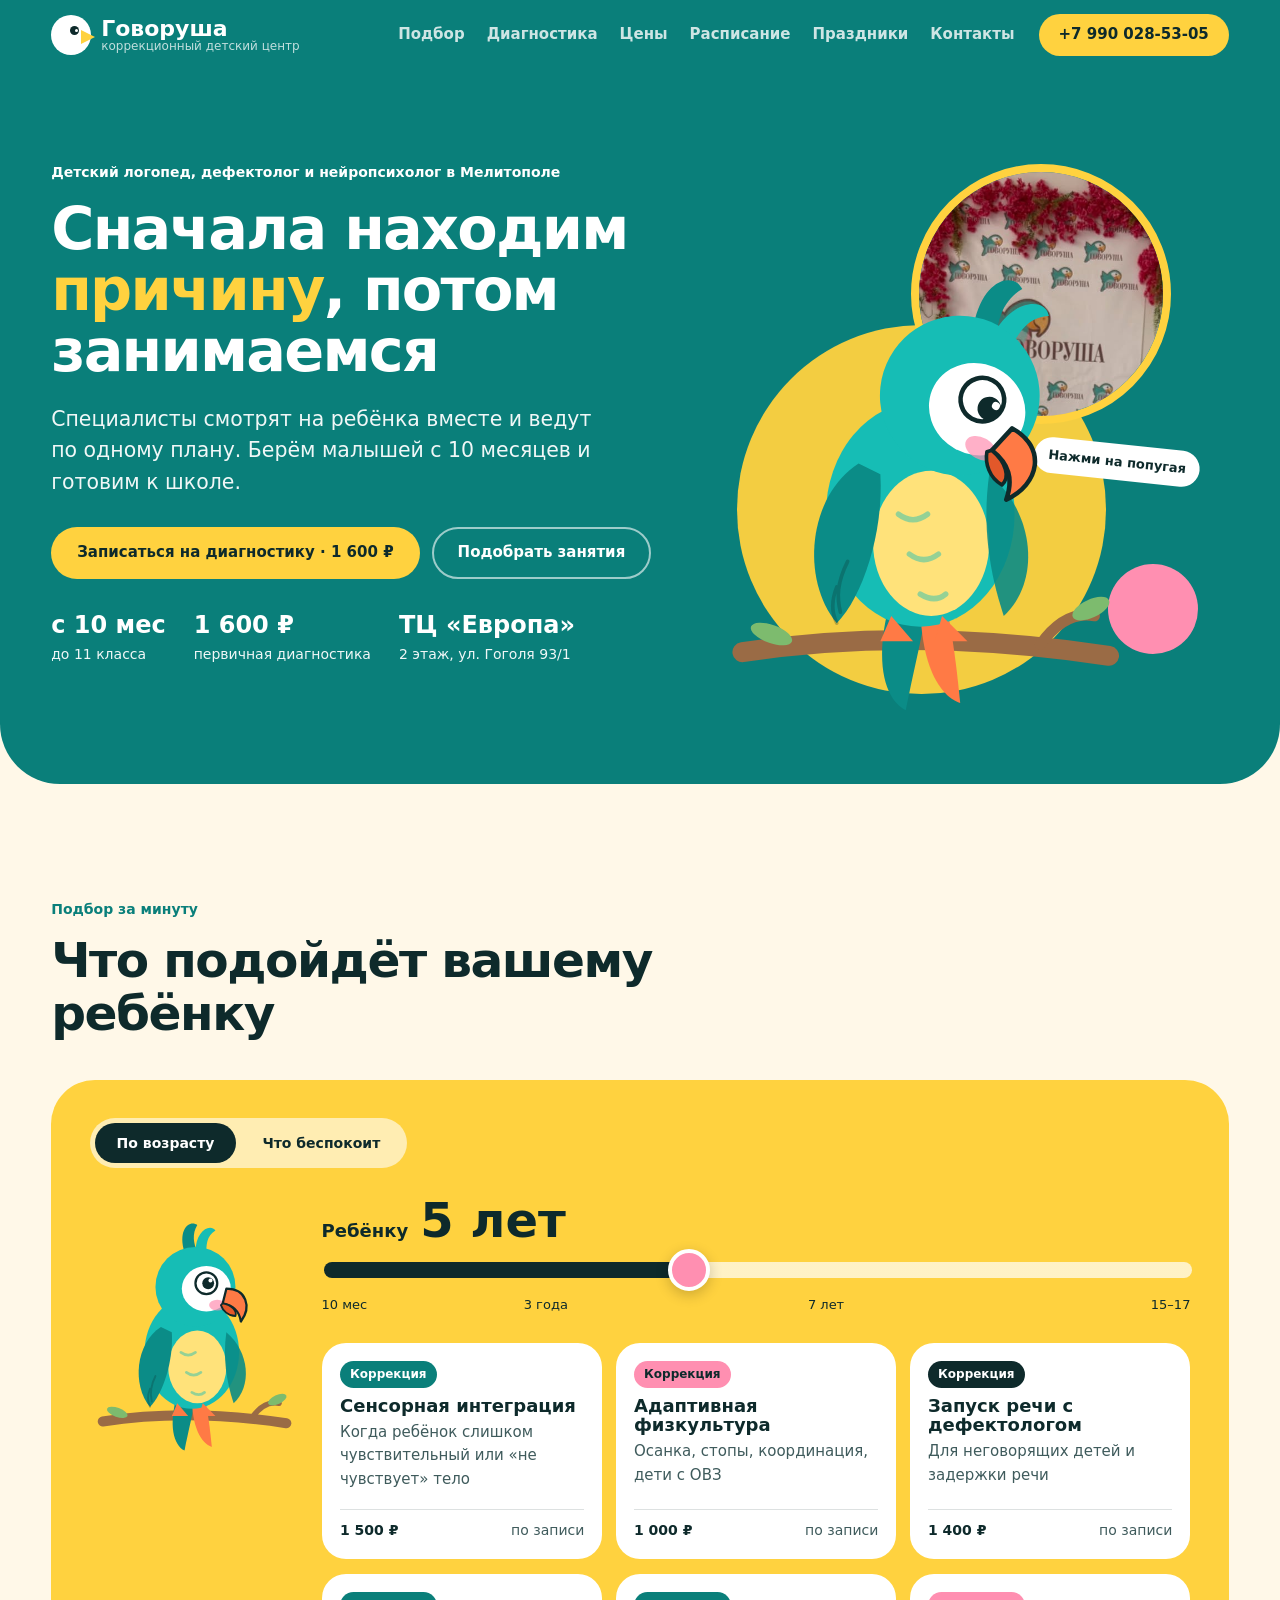
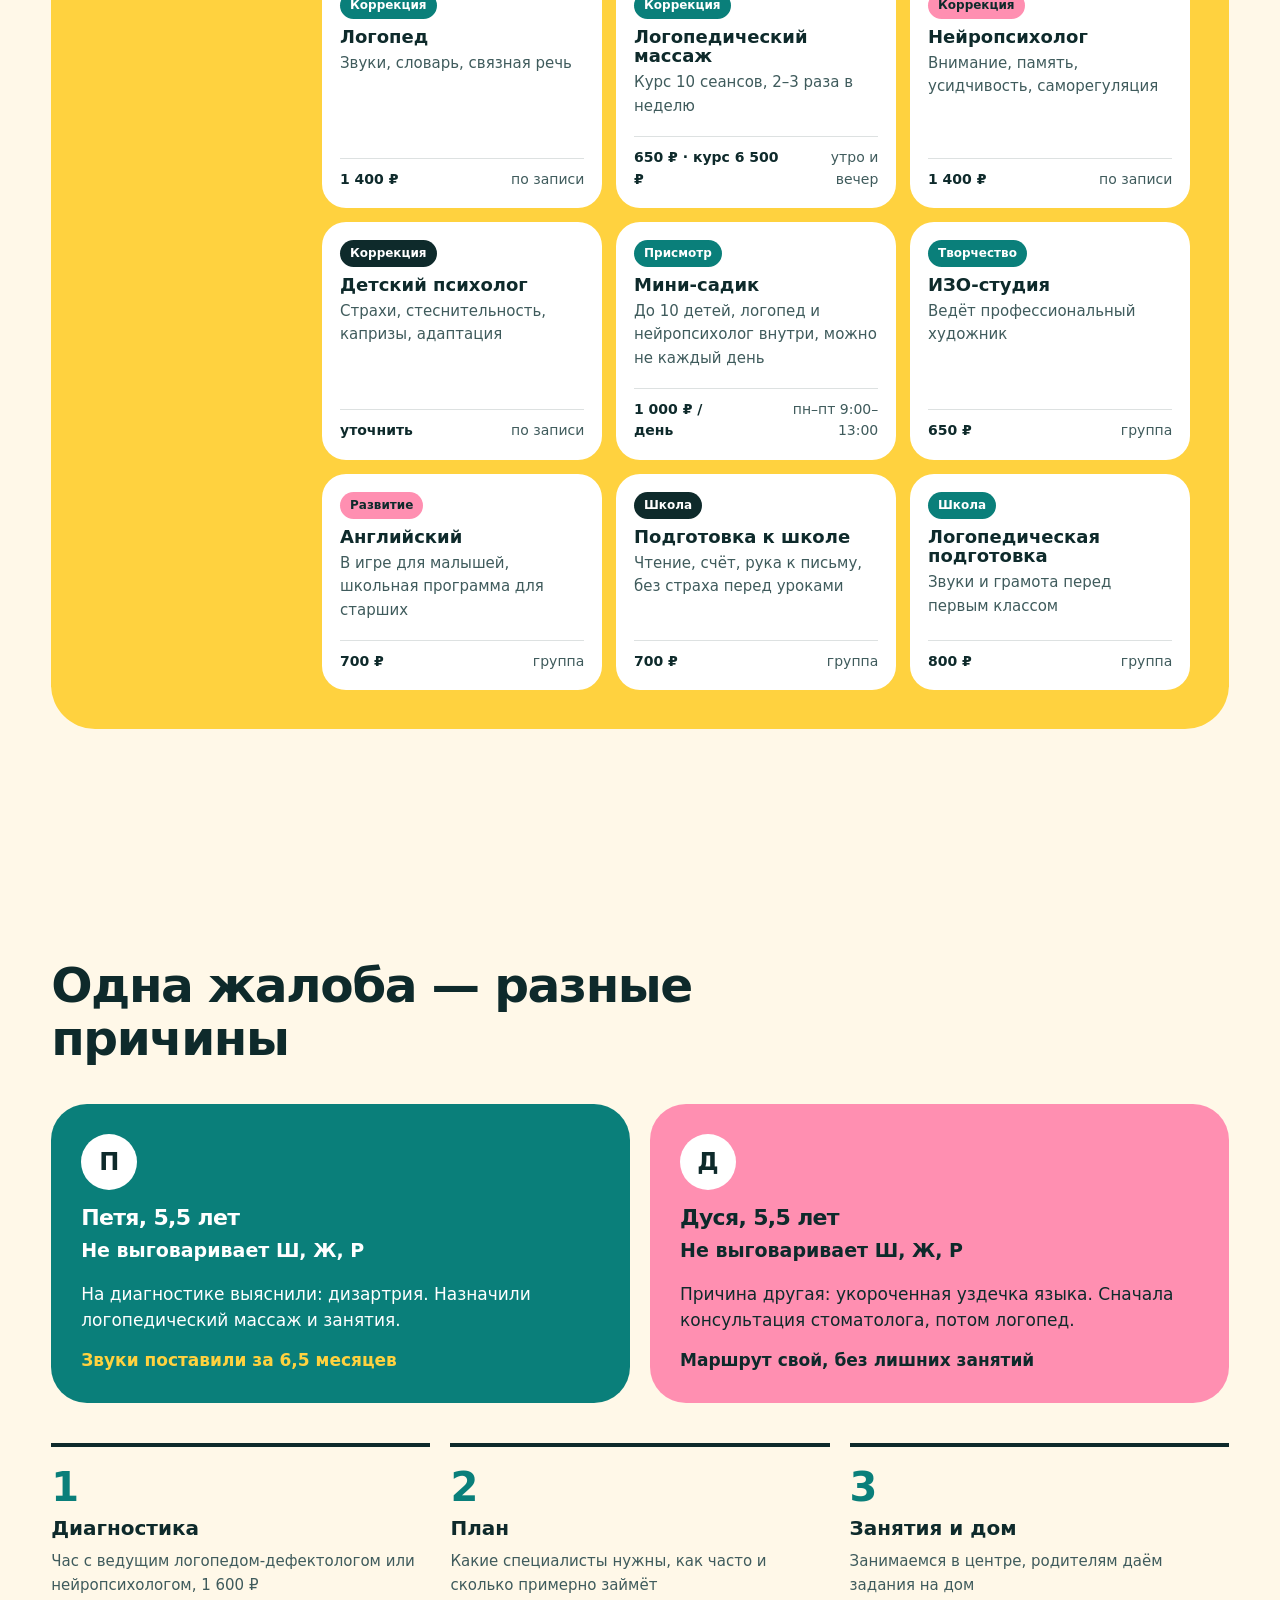
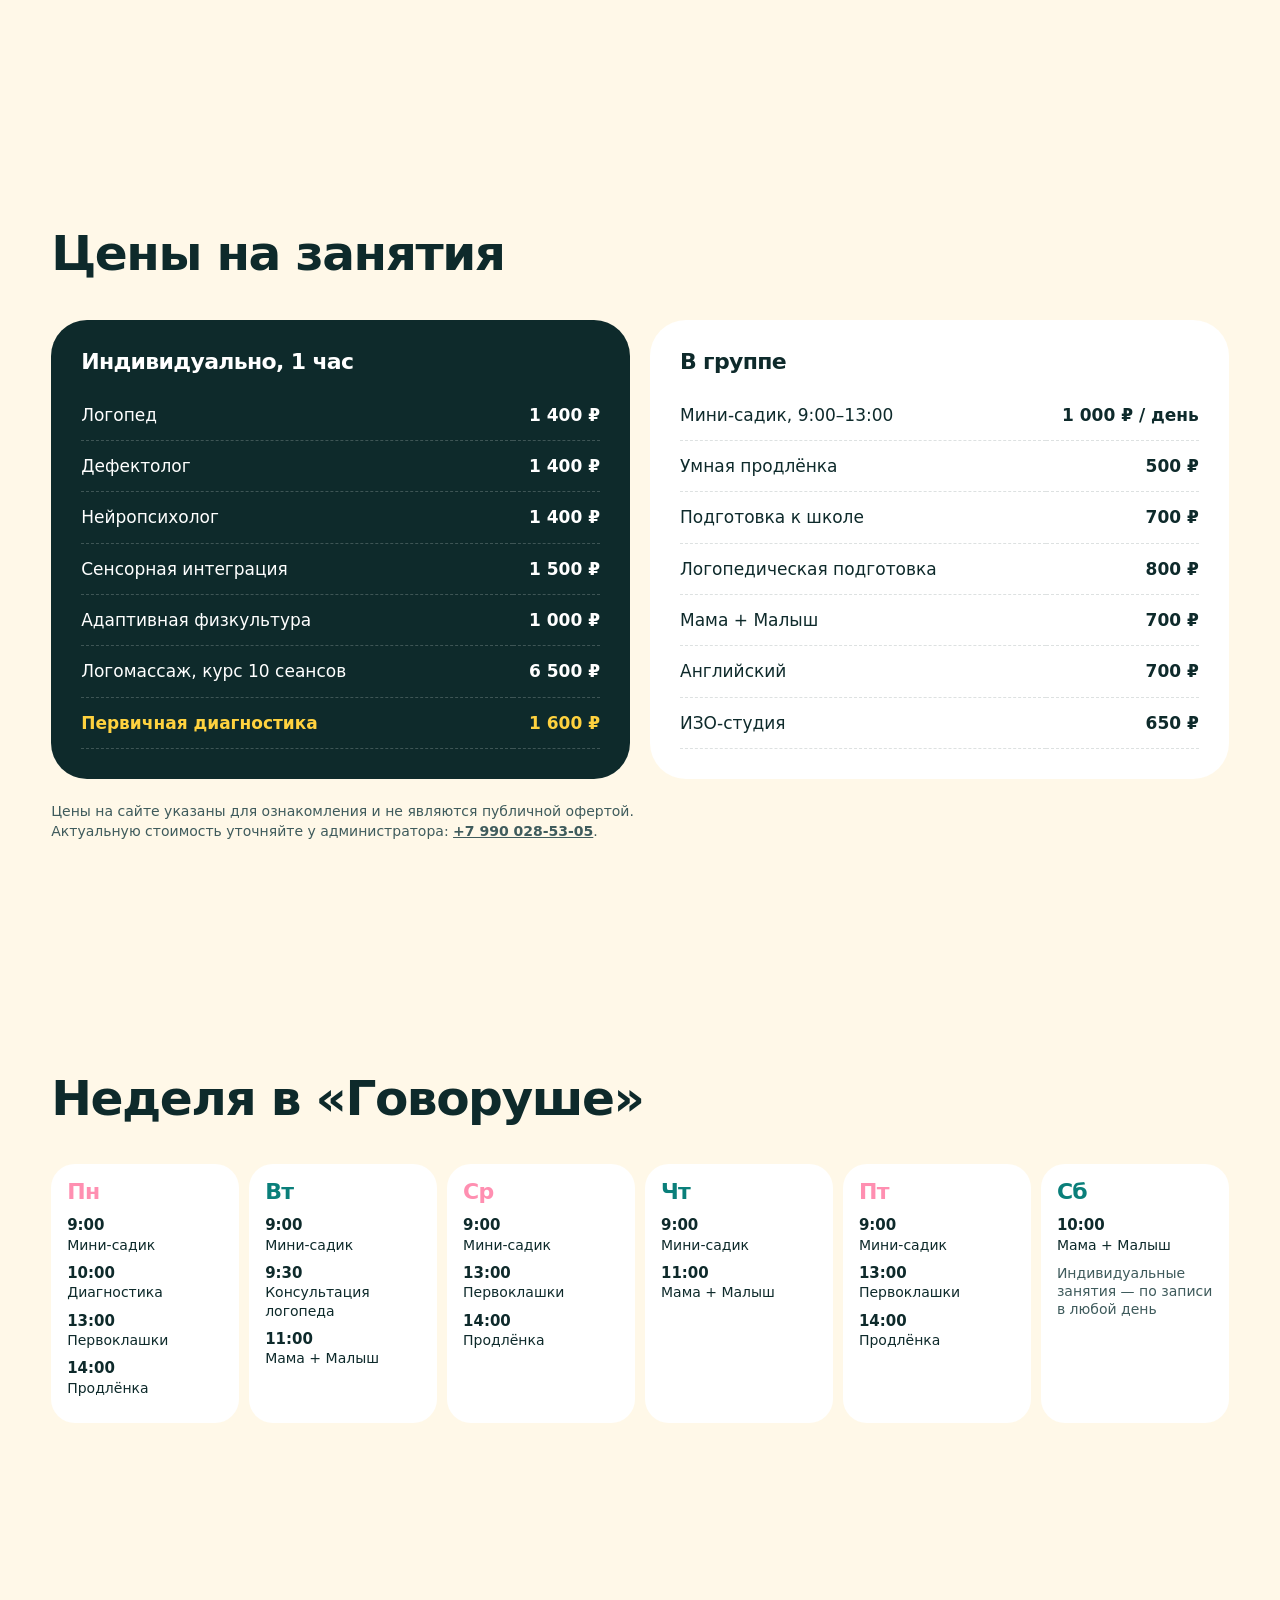
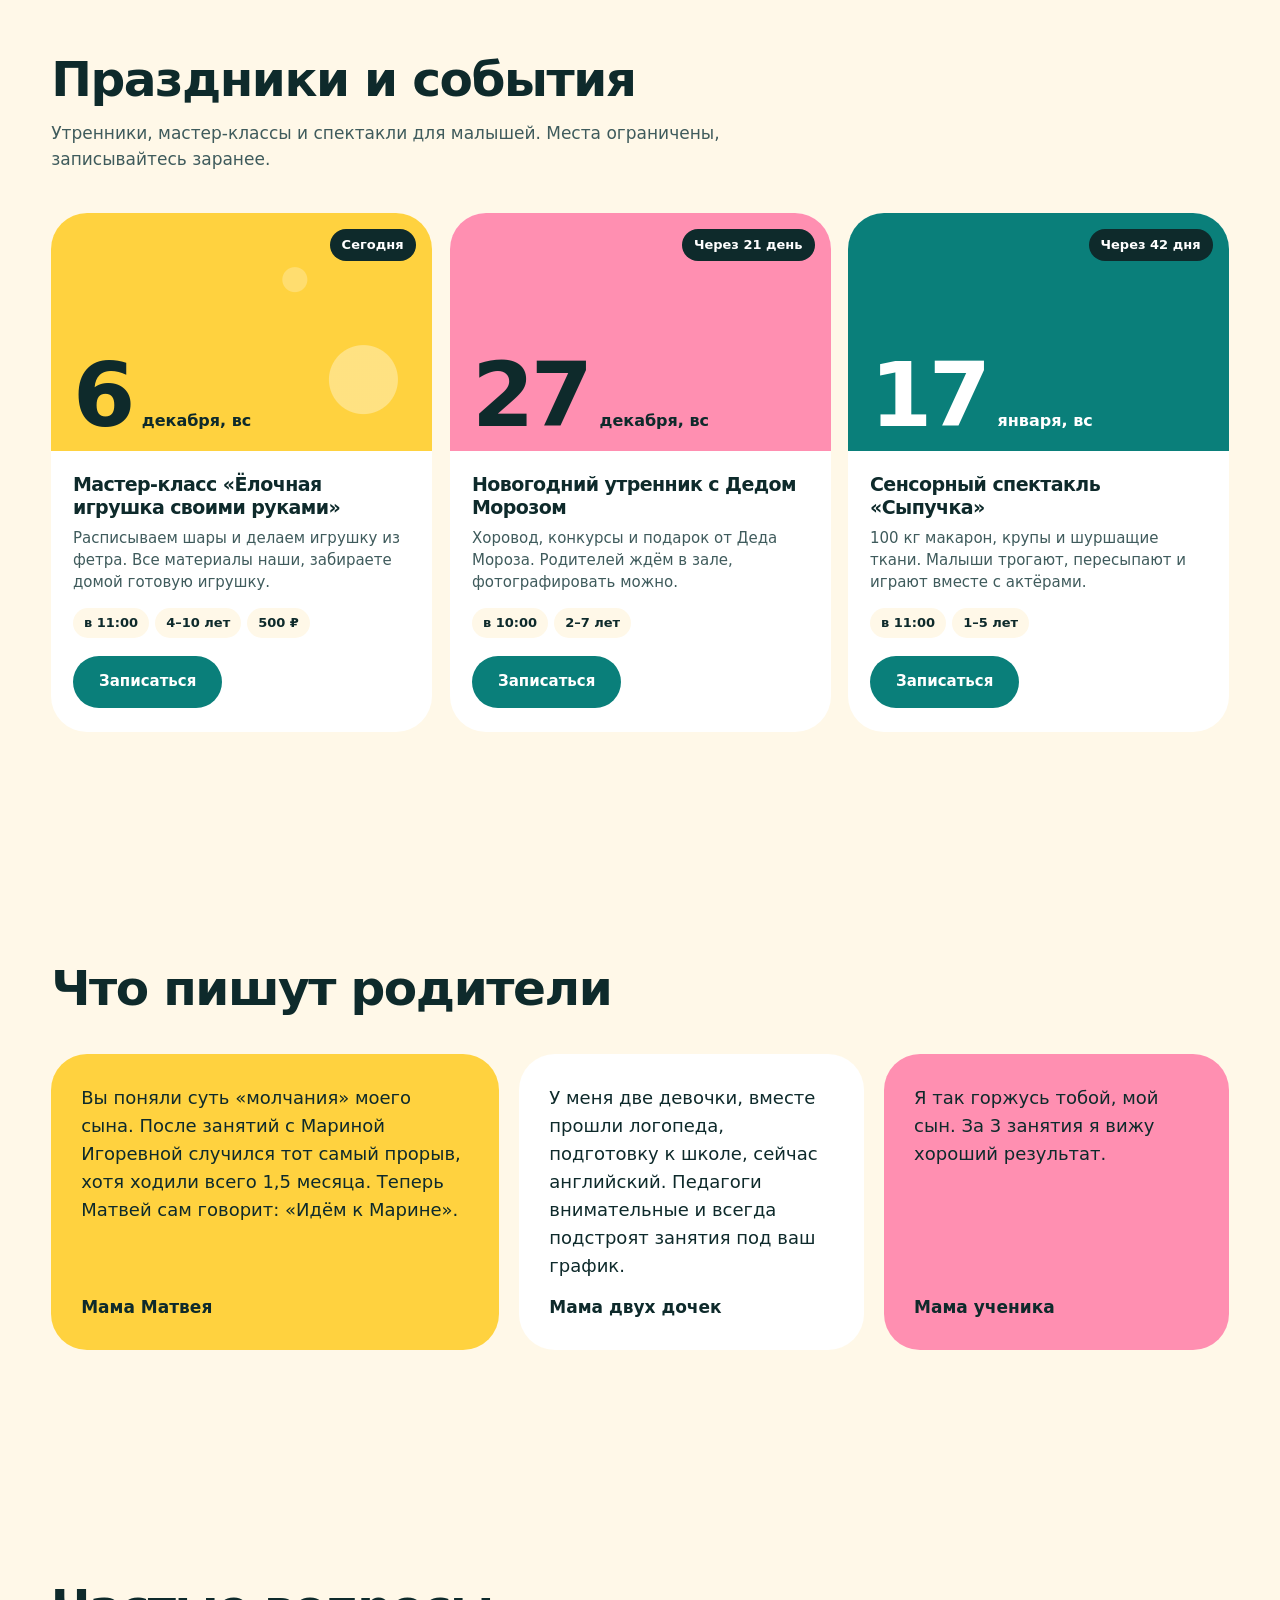
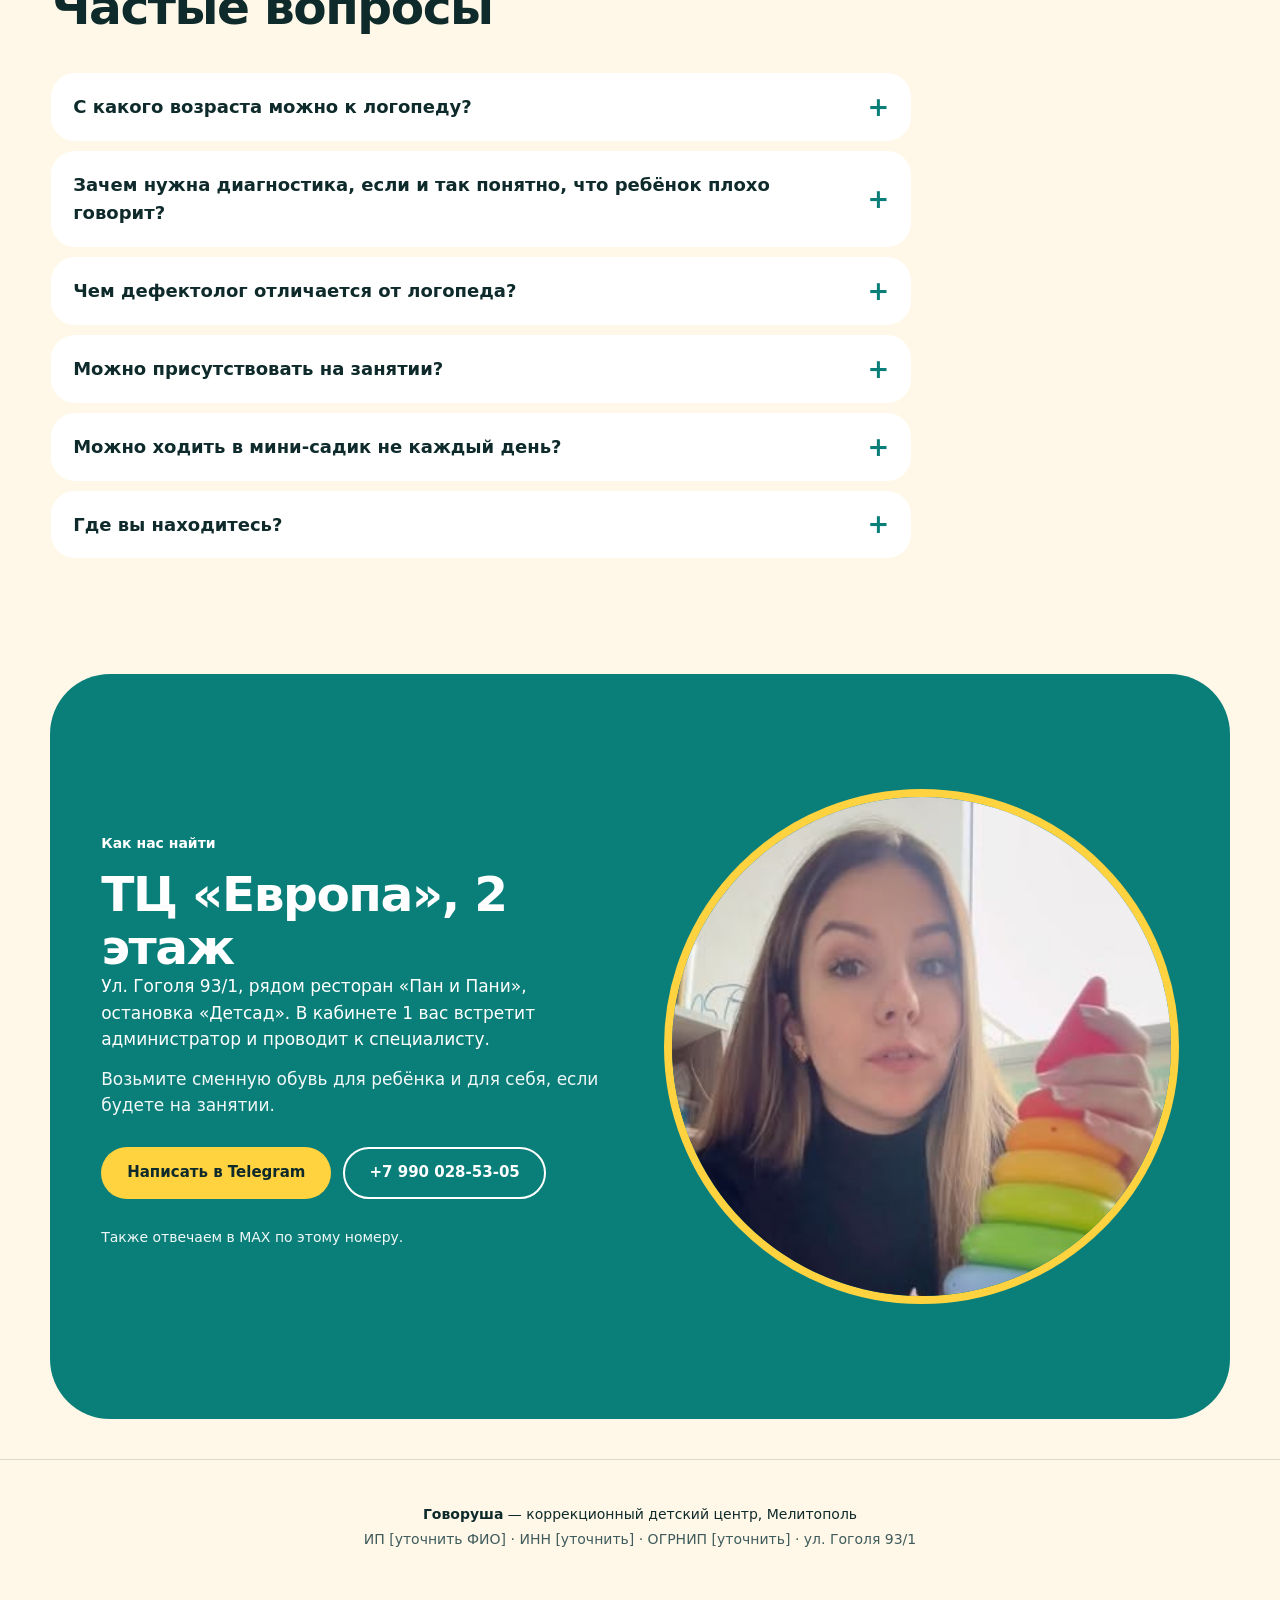
==== commit 27a39df2: "Говоруша: для показа только яркий вариант Co-Authored-By: Claude Opus 5.5 <noreply@anthropic.com>" ====
--- a/govorusha/index.html
+++ b/govorusha/index.html
@@ -121,7 +121,7 @@
          hello: 'Привет! Полетели?',
          parrot: { body:'#16BDB5', belly:'#FFE27A', wing:'#0B8C87', beak:'#FF7A45', beakDark:'#E2582A', face:'#FFFFFF', cheek:'#FF8FB1', ink:'#0E2A2B' } }
   };
-  const v = (new URLSearchParams(location.search).get('v') || 'a').toLowerCase();
+  const v = 'c';
   const T = THEMES[v] || THEMES.a;
   window.GOV_THEME = T;
   document.documentElement.dataset.v = v in THEMES ? v : 'a';
@@ -131,10 +131,6 @@
 </head>
 <body>
 
-<nav class="switch" aria-label="Варианты дизайна">
-  <a href="?v=a" data-k="a">А · Спокойная забота</a>
-  <a href="?v=c" data-k="c">Б · Яркий попугай</a>
-</nav>
 
 <header class="top">
   <a class="logo" href="#">
